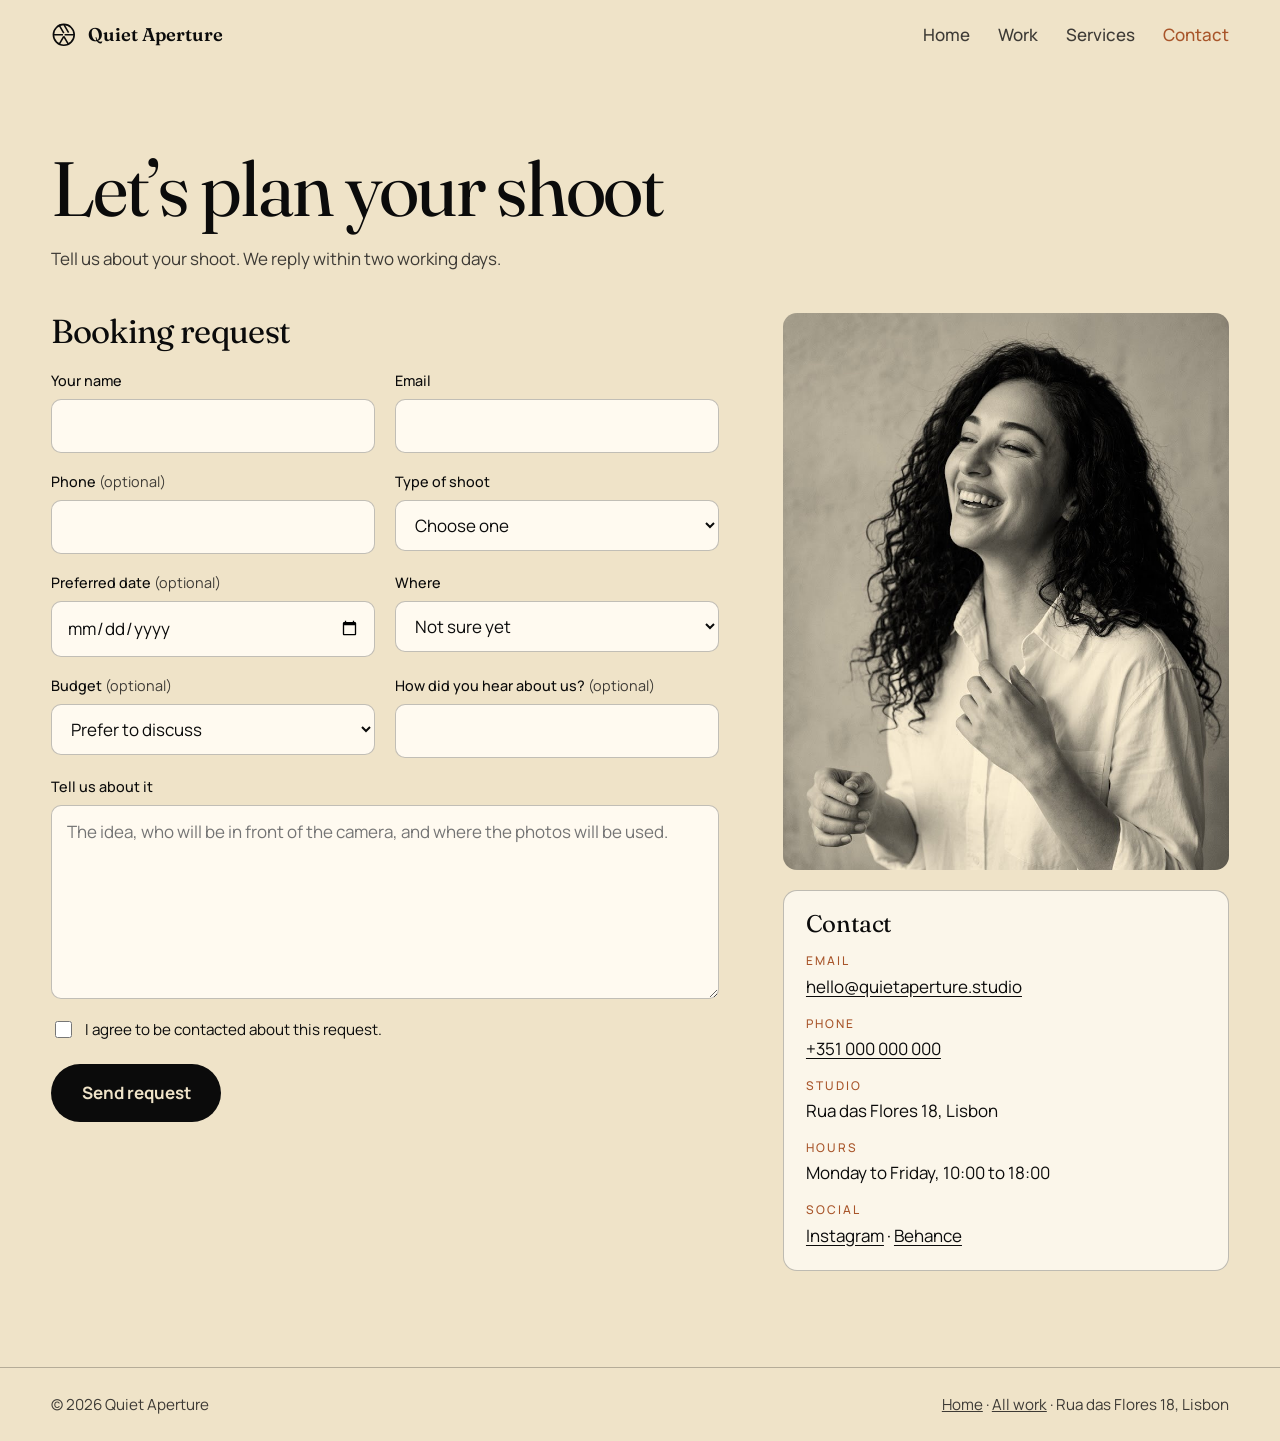
==== contact.html @ 88076975 "Sepia theme, booking and contact pages, services and process as picture cards - Sepia darkroom theme" ====
<!DOCTYPE html>
<html lang="en">
<head>
<meta charset="UTF-8">
<meta name="viewport" content="width=device-width, initial-scale=1">
<title>Book a shoot, Quiet Aperture</title>
<meta name="description" content="Request a booking with Quiet Aperture: portraits, fashion, editorial, brand work and event coverage in Lisbon.">
<meta name="theme-color" content="#efe3c8">
<link rel="icon" href="data:image/svg+xml,%3Csvg xmlns=%27http://www.w3.org/2000/svg%27 viewBox=%270 0 32 32%27 fill=%27none%27 stroke=%27%230b0b0b%27 stroke-width=%272%27%3E%3Ccircle cx=%2716%27 cy=%2716%27 r=%2713%27/%3E%3Cpath d=%27M16 3l6 10.4M29 16H17M22 28.4L16 18M10 28.4l6-10.4M3 16h12M10 3.6L16 14%27/%3E%3C/svg%3E">

<link rel="preconnect" href="https://fonts.googleapis.com">
<link rel="preconnect" href="https://fonts.gstatic.com" crossorigin>
<link href="https://fonts.googleapis.com/css2?family=Fraunces:ital,wght@0,400;0,600;1,400&family=Manrope:wght@400;500;700&display=swap" rel="stylesheet">
<link rel="stylesheet" href="css/work.css">
<link rel="stylesheet" href="css/contact.css">
</head>
<body>

<header>
  <a class="logo" href="index.html" aria-label="Quiet Aperture, home">
    <svg viewBox="0 0 32 32" fill="none" stroke="#0b0b0b" stroke-width="2" aria-hidden="true"><circle cx="16" cy="16" r="13"/><path d="M16 3l6 10.4M29 16H17M22 28.4L16 18M10 28.4l6-10.4M3 16h12M10 3.6L16 14"/></svg>
    Quiet Aperture
  </a>
  <nav aria-label="Main">
    <a href="index.html">Home</a>
    <a href="work.html">Work</a>
    <a href="index.html#services">Services</a>
    <a href="contact.html" aria-current="page">Contact</a>
  </nav>
</header>

<main>
  <section class="intro">
    <h1>Let&rsquo;s plan your shoot</h1>
    <p class="lead">Tell us about your shoot. We reply within two working days.</p>
  </section>

  <div class="contact-grid">
    <form id="book" class="form" novalidate>
      <h2>Booking request</h2>

      <div class="row">
        <div class="field"><label for="name">Your name</label><input id="name" name="name" type="text" autocomplete="name" required></div>
        <div class="field"><label for="email">Email</label><input id="email" name="email" type="email" autocomplete="email" required></div>
      </div>
      <div class="row">
        <div class="field"><label for="phone">Phone <span>(optional)</span></label><input id="phone" name="phone" type="tel" autocomplete="tel"></div>
        <div class="field">
          <label for="service">Type of shoot</label>
          <select id="service" name="service" required>
            <option value="">Choose one</option>
            <option value="portrait">Portraits</option>
            <option value="fashion">Fashion and lookbooks</option>
            <option value="editorial">Editorial</option>
            <option value="brand">Brand and commercial</option>
            <option value="event">Event coverage</option>
            <option value="retouch">Retouching only</option>
            <option value="other">Something else</option>
          </select>
        </div>
      </div>

      <fieldset class="event" id="event-fields" hidden disabled>
        <legend>Event details</legend>
        <div class="row">
          <div class="field"><label for="event-name">Event</label><input id="event-name" name="event_name" type="text" placeholder="Wedding, launch, workshop"></div>
          <div class="field"><label for="event-date">Event date</label><input id="event-date" name="event_date" type="date"></div>
        </div>
        <div class="row">
          <div class="field"><label for="event-start">Start time</label><input id="event-start" name="event_start" type="time"></div>
          <div class="field">
            <label for="event-hours">Hours of coverage</label>
            <select id="event-hours" name="event_hours">
              <option value="">Not sure yet</option>
              <option>2 hours</option><option>4 hours</option><option>6 hours</option><option>8 hours</option><option>More than 8 hours</option>
            </select>
          </div>
        </div>
        <div class="row">
          <div class="field"><label for="event-venue">Venue and address</label><input id="event-venue" name="event_venue" type="text"></div>
          <div class="field"><label for="event-guests">Expected guests</label><input id="event-guests" name="event_guests" type="number" min="1" inputmode="numeric"></div>
        </div>
      </fieldset>

      <div class="row" id="date-row">
        <div class="field"><label for="date">Preferred date <span>(optional)</span></label><input id="date" name="date" type="date"></div>
        <div class="field">
          <label for="place">Where</label>
          <select id="place" name="place">
            <option value="">Not sure yet</option>
            <option>In our Lisbon studio</option>
            <option>On location, you tell us where</option>
          </select>
        </div>
      </div>
      <div class="row">
        <div class="field">
          <label for="budget">Budget <span>(optional)</span></label>
          <select id="budget" name="budget">
            <option value="">Prefer to discuss</option>
            <option>Under 500 EUR</option><option>500 to 1,000 EUR</option><option>1,000 to 2,500 EUR</option><option>2,500 EUR or more</option>
          </select>
        </div>
        <div class="field"><label for="source">How did you hear about us? <span>(optional)</span></label><input id="source" name="source" type="text"></div>
      </div>

      <div class="field"><label for="message">Tell us about it</label><textarea id="message" name="message" rows="6" required placeholder="The idea, who will be in front of the camera, and where the photos will be used."></textarea></div>

      <div class="hp" aria-hidden="true"><label>Leave this empty <input type="text" name="website" tabindex="-1" autocomplete="off"></label></div>

      <label class="check"><input type="checkbox" id="consent" name="consent" required> I agree to be contacted about this request.</label>

      <div class="actions">
        <button class="btn primary" type="submit">Send request</button>
        <span class="status" id="status" role="status" aria-live="polite"></span>
      </div>
    </form>

    <aside class="side">
      <div class="side-photo" role="img" aria-label="A woman with long dark curls laughing" style="background-image:url('images/more-laughing.jpg')"></div>
      <div class="card">
        <h2>Contact</h2>
        <dl>
          <div><dt>Email</dt><dd><a href="mailto:hello@quietaperture.studio">hello@quietaperture.studio</a></dd></div>
          <div><dt>Phone</dt><dd><a href="tel:+351000000000">+351 000 000 000</a></dd></div>
          <div><dt>Studio</dt><dd>Rua das Flores 18, Lisbon</dd></div>
          <div><dt>Hours</dt><dd>Monday to Friday, 10:00 to 18:00</dd></div>
          <div><dt>Social</dt><dd><a href="#">Instagram</a> &middot; <a href="#">Behance</a></dd></div>
        </dl>
      </div>

    </aside>
  </div>
</main>

<footer>
  <span>&copy; 2026 Quiet Aperture</span>
  <span><a href="index.html">Home</a> &middot; <a href="work.html">All work</a> &middot; Rua das Flores 18, Lisbon</span>
</footer>

<script src="js/contact.js"></script>
</body>
</html>
---- css/work.css ----
:root {
  --bg: #efe3c8;
  --ink: #0b0b0b;
  --muted: #3d3a35;
  --line: rgba(11, 11, 11, 0.25);
  --paper-hi: #fbf6ea;
  --accent: #a8552a;
  --brass: #b89a5e;
  --display: "Fraunces", Georgia, "Times New Roman", serif;
  --body: "Manrope", "Helvetica Neue", Arial, sans-serif;
  --pad: clamp(1.25rem, 4vw, 3.5rem);
}
*, *::before, *::after { box-sizing: border-box; }
body { margin: 0; background: var(--bg); color: var(--ink); font-family: var(--body); font-size: 1.0625rem; line-height: 1.65; -webkit-font-smoothing: antialiased; }
a { color: inherit; }
:focus-visible { outline: 3px solid var(--accent); outline-offset: 4px; }

header { display: flex; justify-content: space-between; align-items: center; gap: 1.5rem; padding: 1.25rem var(--pad); }
.logo { display: inline-flex; align-items: center; gap: 0.7rem; font-family: var(--display); font-weight: 600; font-size: 1.15rem; text-decoration: none; }
.logo svg { width: 1.6rem; height: 1.6rem; }
nav { display: flex; gap: 1.75rem; }
nav a { text-decoration: none; color: var(--muted); font-weight: 500; }
nav a:hover, nav a[aria-current] { color: var(--accent); }

.intro { padding: clamp(2.5rem, 7vw, 5rem) var(--pad) 1.5rem; }
h1 { margin: 0 0 1rem; font-family: var(--display); font-weight: 400; font-size: clamp(2.4rem, 6vw, 5.5rem); line-height: 1.02; letter-spacing: -0.03em; }
.lead { margin: 0; color: var(--muted); max-width: 46ch; }

.filters { display: flex; flex-wrap: wrap; gap: 0.6rem; padding: 1rem var(--pad) 2rem; }
.filters button { font: inherit; font-size: 0.92rem; font-weight: 500; padding: 0.5rem 1.1rem; border-radius: 999px; border: 1px solid var(--line); background: none; color: var(--muted); cursor: pointer; }
.filters button:hover { color: var(--ink); }
.filters button[aria-pressed="true"] { background: var(--ink); border-color: var(--ink); color: var(--bg); }

.grid { columns: 3 320px; column-gap: clamp(0.8rem, 2vw, 1.5rem); padding: 0 var(--pad); }
figure { margin: 0 0 clamp(0.8rem, 2vw, 1.5rem); break-inside: avoid; }
figure[hidden] { display: none; }
.ph { display: block; width: 100%; padding: 0; border: 0; background: #dccdae; cursor: zoom-in; position: relative; overflow: hidden; }
.ph img { display: block; width: 100%; height: auto; transition: transform 0.6s cubic-bezier(0.2, 0.7, 0.2, 1); }
.ph:hover img { transform: scale(1.03); }
figcaption { display: flex; justify-content: space-between; align-items: baseline; gap: 1rem; padding-top: 0.6rem; }
figcaption b { font-family: var(--display); font-weight: 400; font-size: 1.25rem; }
figcaption span { font-size: 0.82rem; color: var(--muted); letter-spacing: 0.04em; }

.cta { padding: clamp(3rem, 8vw, 6rem) var(--pad) 0; }
.cta a.big { display: inline-block; margin-top: 1rem; font-family: var(--display); font-size: clamp(1.6rem, 5vw, 4rem); letter-spacing: -0.03em; line-height: 1.1; text-decoration: none; border-bottom: 0.06em solid var(--ink); overflow-wrap: anywhere; }
.cta a.big:hover { color: var(--accent); border-color: var(--accent); }
footer { margin-top: clamp(3rem, 8vw, 6rem); padding: 1.5rem var(--pad); border-top: 1px solid var(--line); display: flex; justify-content: space-between; gap: 1rem; flex-wrap: wrap; color: var(--muted); font-size: 0.95rem; }

/* full-size viewer */
.viewer { position: fixed; inset: 0; z-index: 50; background: rgba(239, 227, 200, 0.97); display: none; align-items: center; justify-content: center; padding: 3.5rem 1rem 1rem; }
.viewer.open { display: flex; }
.viewer img { max-width: 100%; max-height: 100%; width: auto; height: auto; object-fit: contain; }
.viewer p { position: absolute; left: var(--pad); bottom: 1rem; margin: 0; font-size: 0.9rem; color: var(--muted); }
.viewer button { position: absolute; top: 0.9rem; right: var(--pad); font: inherit; background: none; border: 0; color: var(--ink); cursor: pointer; padding: 0.5rem 0.25rem; border-bottom: 1px solid var(--line); }

@media (max-width: 640px) { nav { gap: 1.1rem; } .grid { columns: 1; } }
@media (prefers-reduced-motion: reduce) { .ph img { transition: none; } }

/* pictures pop up when you point at them */
figure { transition: scale 0.35s cubic-bezier(0.2, 0.7, 0.2, 1), box-shadow 0.35s; }
@media (hover: hover) {
  figure:hover { scale: 1.05; position: relative; z-index: 5; }
  figure:hover .ph { box-shadow: 0 22px 44px rgba(11, 11, 11, 0.35); }
}
---- css/contact.css ----
/* Contact page: uses the base styles in work.css (header, footer, intro, buttons) */
.btn { display: inline-block; padding: 0.95rem 1.9rem; font: inherit; font-weight: 700; text-decoration: none; border-radius: 999px; border: 0; cursor: pointer; }
.btn.primary { background: var(--ink); color: var(--bg); }
.btn.primary:hover { background: var(--accent); }

.contact-grid { display: grid; grid-template-columns: minmax(0, 1.5fr) minmax(0, 1fr); gap: clamp(2rem, 5vw, 5rem); padding: 1rem var(--pad) 0; align-items: start; }
h2 { margin: 0 0 1.25rem; font-family: var(--display); font-weight: 400; font-size: clamp(1.6rem, 2.6vw, 2.2rem); line-height: 1.1; letter-spacing: -0.02em; }

.form { scroll-margin-top: 1.5rem; }
.row { display: grid; grid-template-columns: 1fr 1fr; gap: 1rem 1.25rem; }
.field { display: flex; flex-direction: column; gap: 0.35rem; margin-bottom: 1.1rem; min-width: 0; }
label { font-size: 0.9rem; font-weight: 500; }
label span { color: var(--muted); font-weight: 400; }
input[type="text"], input[type="email"], input[type="tel"], input[type="date"], input[type="time"], input[type="number"], select, textarea {
  width: 100%; font: inherit; color: var(--ink); background: #fffaf0;
  border: 1px solid var(--line); border-radius: 10px; padding: 0.75rem 0.9rem;
}
textarea { resize: vertical; min-height: 9rem; }
input:focus, select:focus, textarea:focus { outline: 3px solid var(--accent); outline-offset: 2px; border-color: var(--accent); }
input[aria-invalid="true"], select[aria-invalid="true"], textarea[aria-invalid="true"] { border-color: #a23b24; }
.field .err { color: #a23b24; font-size: 0.85rem; min-height: 0; }

.event { margin: 0 0 1.1rem; padding: 1.1rem 1.1rem 0; border: 1px solid var(--line); border-radius: 12px; }
.event[hidden] { display: none; }
.event legend { padding: 0 0.5rem; font-family: var(--display); font-size: 1.2rem; }

.check { display: flex; gap: 0.6rem; align-items: flex-start; font-weight: 400; font-size: 0.95rem; margin: 0.25rem 0 1.4rem; }
.check input { margin-top: 0.3rem; accent-color: var(--ink); width: 1.05rem; height: 1.05rem; }
.hp { position: absolute; left: -9999px; width: 1px; height: 1px; overflow: hidden; }
.actions { display: flex; flex-wrap: wrap; align-items: center; gap: 1rem; }
.status { font-size: 0.95rem; color: var(--muted); }
.status.ok { color: #3f6b2a; }
.status.bad { color: #a23b24; }

.side { display: grid; gap: 1.25rem; }
.card { border: 1px solid var(--line); border-radius: 14px; padding: 1.25rem 1.35rem; background: var(--paper-hi); }
.card h2 { font-size: 1.5rem; margin-bottom: 0.9rem; }
.card dl { margin: 0; display: grid; gap: 0.8rem; }
.card dt { font-size: 0.75rem; letter-spacing: 0.16em; text-transform: uppercase; color: var(--accent); font-weight: 500; }
.card dd { margin: 0.1rem 0 0; }
.card a { text-underline-offset: 3px; }

@media (max-width: 900px) { .contact-grid { grid-template-columns: 1fr; } }
@media (max-width: 560px) { .row { grid-template-columns: 1fr; } .btn { padding: 0.8rem 1.4rem; } }

.side-photo { aspect-ratio: 4 / 5; background-size: cover; background-position: center 20%; border-radius: 14px; }
@media (max-width: 900px) { .side-photo { aspect-ratio: 16 / 10; } }
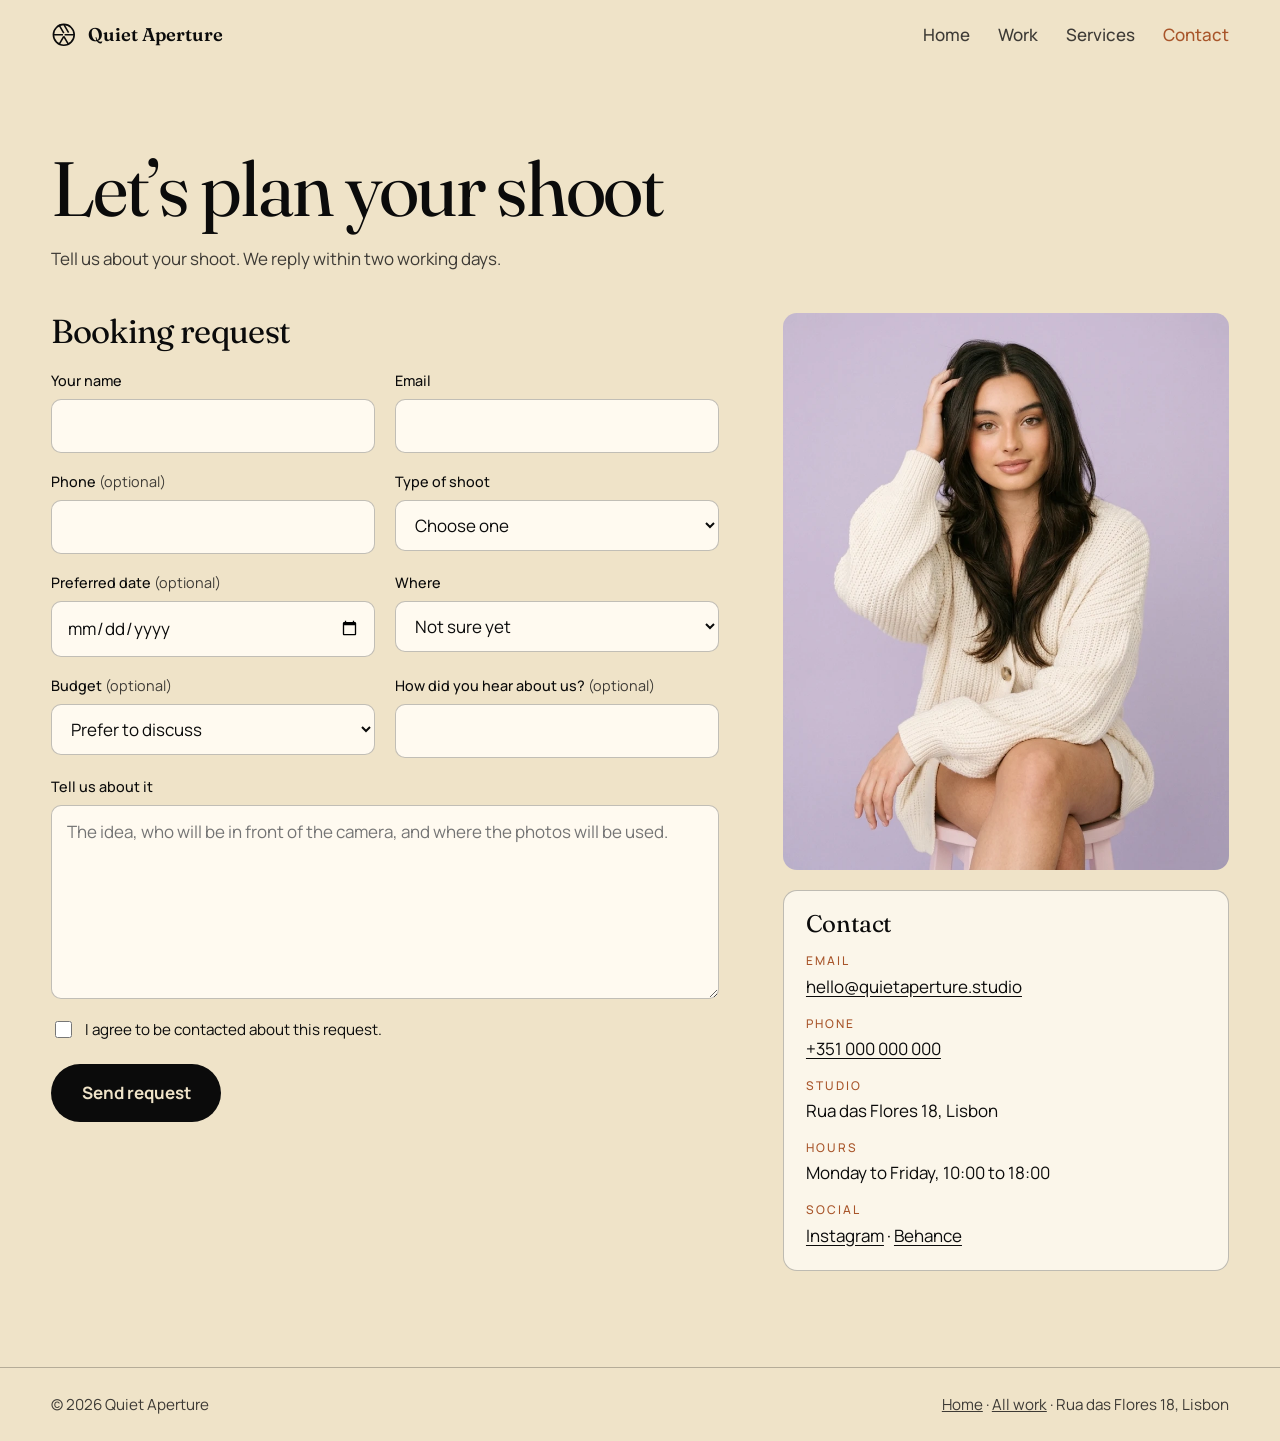
==== commit 4832be7f: "Use the new colour photos across the home page, Contact page, reel and Work page Co-Authored-By: Cla" ====
--- a/contact.html
+++ b/contact.html
@@ -117,7 +117,7 @@
     </form>
 
     <aside class="side">
-      <div class="side-photo" role="img" aria-label="A woman with long dark curls laughing" style="background-image:url('images/more-laughing.jpg')"></div>
+      <div class="side-photo" role="img" aria-label="A woman with long dark curls laughing" style="background-image:url('images/colour/portrait-lilac.webp')"></div>
       <div class="card">
         <h2>Contact</h2>
         <dl>
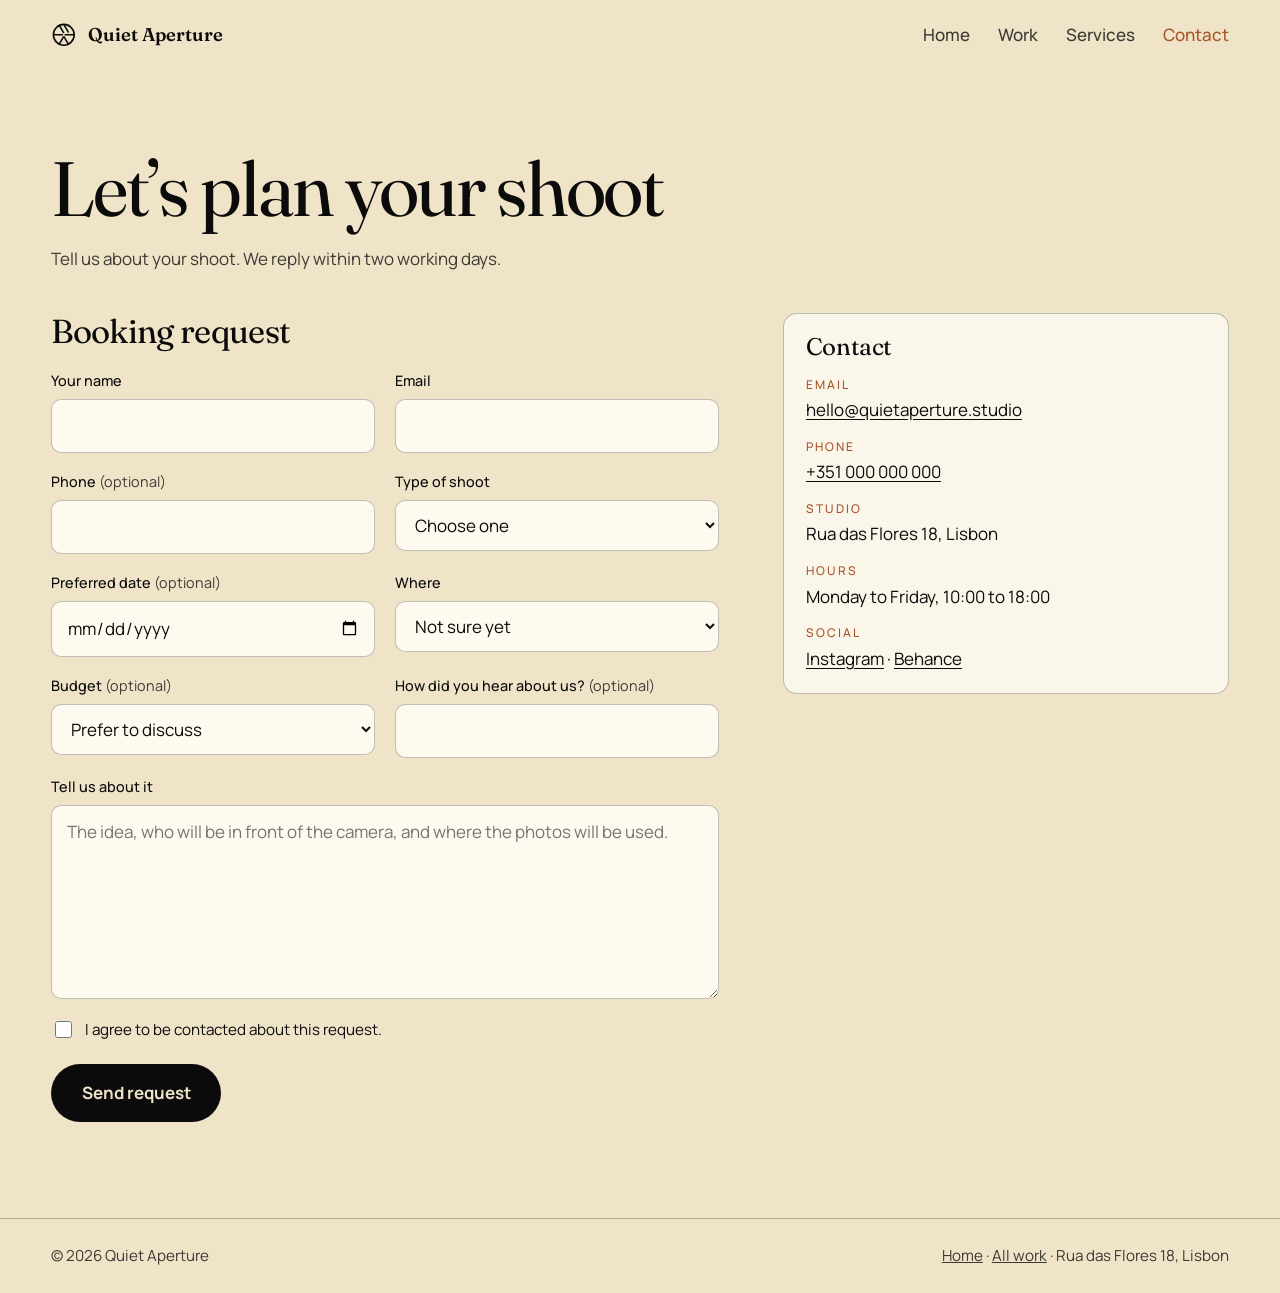
==== commit bc61251b: "Remove the photo from the Contact page Co-Authored-By: Claude Sonnet 5.5 <noreply@anthropic.com>" ====
--- a/contact.html
+++ b/contact.html
@@ -117,7 +117,6 @@
     </form>
 
     <aside class="side">
-      <div class="side-photo" role="img" aria-label="A woman with long dark curls laughing" style="background-image:url('images/colour/portrait-lilac.webp')"></div>
       <div class="card">
         <h2>Contact</h2>
         <dl>
--- a/css/contact.css
+++ b/css/contact.css
@@ -43,5 +43,3 @@
 @media (max-width: 900px) { .contact-grid { grid-template-columns: 1fr; } }
 @media (max-width: 560px) { .row { grid-template-columns: 1fr; } .btn { padding: 0.8rem 1.4rem; } }
 
-.side-photo { aspect-ratio: 4 / 5; background-size: cover; background-position: center 20%; border-radius: 14px; }
-@media (max-width: 900px) { .side-photo { aspect-ratio: 16 / 10; } }
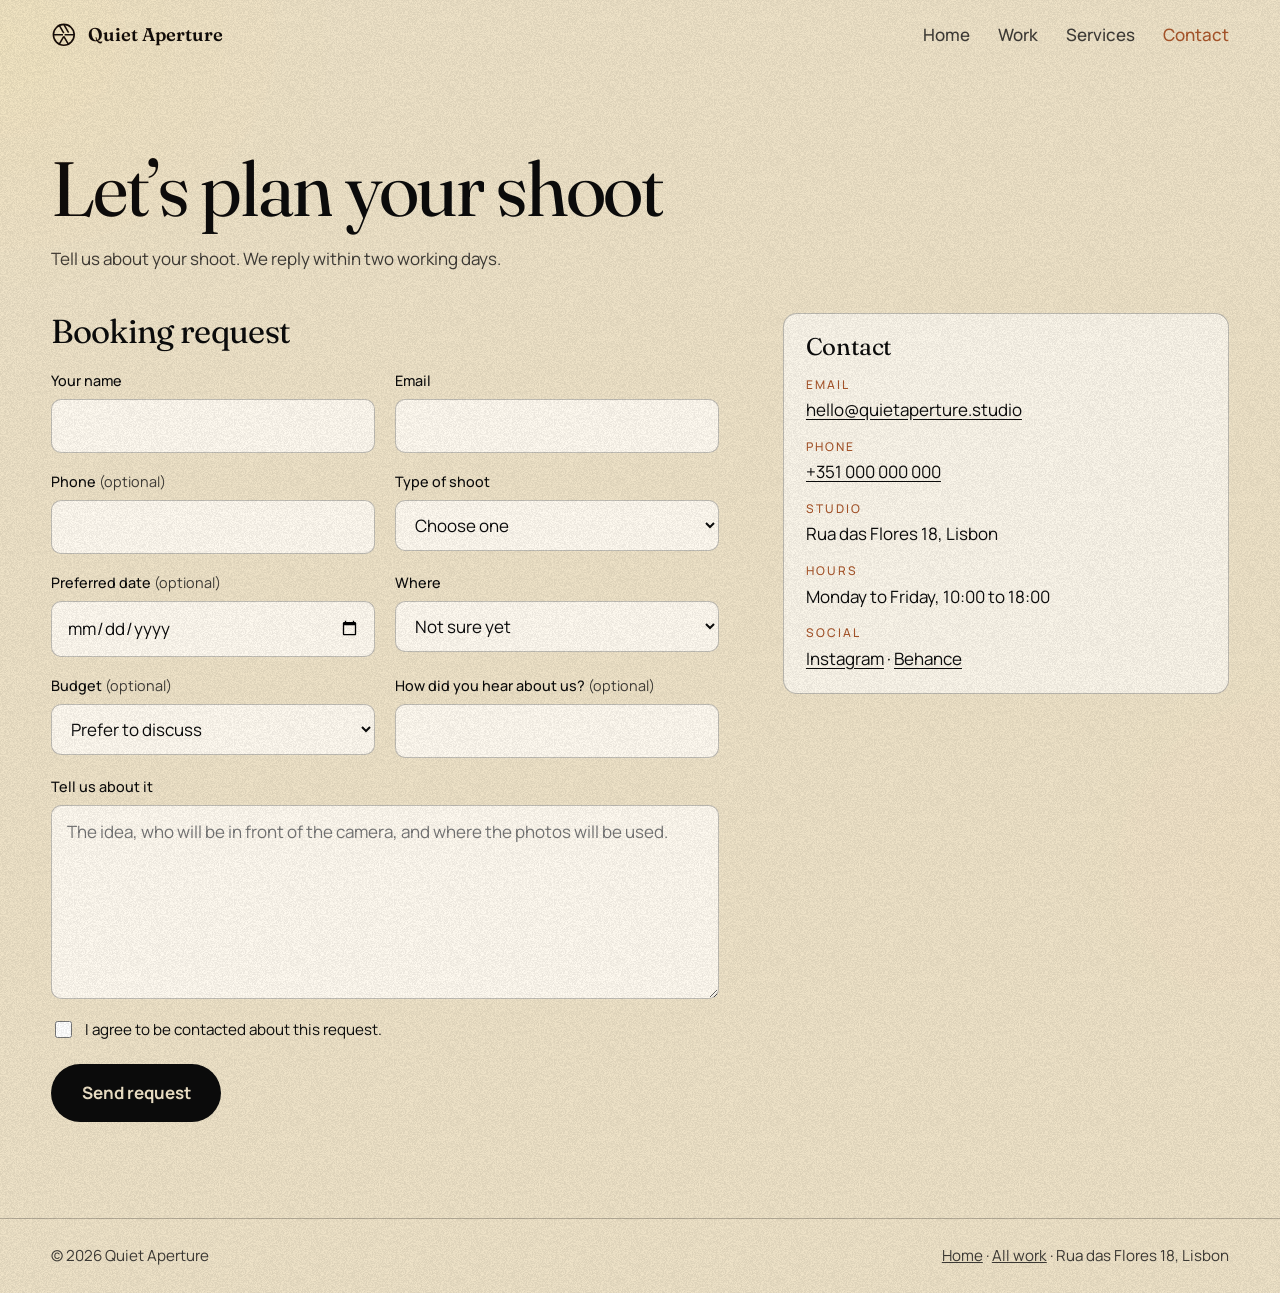
==== commit 47ed619f: "Add motion layer: bokeh, grain, lens cursor, tilt, photo ribbon, scroll iris, shutter page transitio" ====
--- a/contact.html
+++ b/contact.html
@@ -6,6 +6,7 @@
 <title>Book a shoot, Quiet Aperture</title>
 <meta name="description" content="Request a booking with Quiet Aperture: portraits, fashion, editorial, brand work and event coverage in Lisbon.">
 <meta name="theme-color" content="#efe3c8">
+<script>try{if(sessionStorage.getItem("fxiris")&&!matchMedia("(prefers-reduced-motion: reduce)").matches)document.documentElement.classList.add("fx-cover")}catch(e){}</script>
 <link rel="icon" href="data:image/svg+xml,%3Csvg xmlns=%27http://www.w3.org/2000/svg%27 viewBox=%270 0 32 32%27 fill=%27none%27 stroke=%27%230b0b0b%27 stroke-width=%272%27%3E%3Ccircle cx=%2716%27 cy=%2716%27 r=%2713%27/%3E%3Cpath d=%27M16 3l6 10.4M29 16H17M22 28.4L16 18M10 28.4l6-10.4M3 16h12M10 3.6L16 14%27/%3E%3C/svg%3E">
 
 <link rel="preconnect" href="https://fonts.googleapis.com">
@@ -13,6 +14,7 @@
 <link href="https://fonts.googleapis.com/css2?family=Fraunces:ital,wght@0,400;0,600;1,400&family=Manrope:wght@400;500;700&display=swap" rel="stylesheet">
 <link rel="stylesheet" href="css/work.css">
 <link rel="stylesheet" href="css/contact.css">
+<link rel="stylesheet" href="css/fx.css">
 </head>
 <body>
 
@@ -138,5 +140,6 @@
 </footer>
 
 <script src="js/contact.js"></script>
+<script src="js/fx.js"></script>
 </body>
 </html>
--- a/css/work.css
+++ b/css/work.css
@@ -62,3 +62,17 @@
   figure:hover { scale: 1.05; position: relative; z-index: 5; }
   figure:hover .ph { box-shadow: 0 22px 44px rgba(11, 11, 11, 0.35); }
 }
+
+/* phones */
+@media (max-width: 640px) {
+  header { padding: 1rem var(--pad); }
+  .logo { font-size: 1.05rem; }
+  .logo svg { width: 1.4rem; height: 1.4rem; }
+  nav { gap: 0.9rem; font-size: 0.95rem; }
+  nav a:nth-child(3) { display: none; }
+  h1 { font-size: 2.2rem; }
+  footer { flex-direction: column; gap: 0.4rem; }
+  figure:hover { scale: 1; }
+}
+.logo { white-space: nowrap; }
+@media (max-width: 480px) { nav a:nth-child(1) { display: none; } }
--- a/css/fx.css
+++ b/css/fx.css
@@ -0,0 +1,82 @@
+/* ===== Extra motion layer: bokeh, grain, cursor, tilt, marquee, iris transition ===== */
+
+/* iris page transition: dark cover that is in place before the page paints */
+html.fx-cover::before { content: ""; position: fixed; inset: 0; background: #0b0b0b; z-index: 300; animation: fx-safety 0.01s 4s forwards; }
+@keyframes fx-safety { to { opacity: 0; visibility: hidden; } }
+.fx-iris { position: fixed; inset: 0; z-index: 300; background: #0b0b0b; pointer-events: none; display: grid; place-items: center; clip-path: circle(0% at 50% 50%); }
+.fx-iris svg { width: min(22vw, 120px); height: auto; opacity: 0; stroke: #efe3c8; fill: none; stroke-width: 1.6; }
+.fx-iris.on svg { opacity: 1; animation: fx-spin 1.2s linear infinite; }
+@keyframes fx-spin { to { transform: rotate(360deg); } }
+
+/* film grain + warm light leak, over everything, never blocks clicks */
+.fx-grain { position: fixed; inset: -50%; z-index: 250; pointer-events: none; opacity: 0.085; mix-blend-mode: multiply; background-size: 160px 160px; animation: fx-grain 0.9s steps(6) infinite; }
+@keyframes fx-grain { 0% { transform: translate(0, 0); } 20% { transform: translate(-3%, 2%); } 40% { transform: translate(2%, -4%); } 60% { transform: translate(-4%, -2%); } 80% { transform: translate(3%, 3%); } 100% { transform: translate(0, 0); } }
+.fx-leak { position: fixed; inset: -10%; z-index: 249; pointer-events: none; mix-blend-mode: soft-light; opacity: 0.55;
+  background: radial-gradient(40vmax 30vmax at 8% 12%, rgba(255, 150, 60, 0.55), transparent 70%), radial-gradient(36vmax 28vmax at 96% 88%, rgba(255, 90, 90, 0.4), transparent 70%);
+  animation: fx-leak 16s ease-in-out infinite alternate; }
+@keyframes fx-leak { 0% { transform: translate3d(0, 0, 0) scale(1); } 100% { transform: translate3d(3%, -2%, 0) scale(1.12); } }
+
+/* bokeh behind the hero text */
+.fx-bokeh { position: absolute; inset: 0; width: 100%; height: 100%; z-index: 0; pointer-events: none; }
+
+/* custom cursor: lens ring and dot (mouse only) */
+.fx-cur, .fx-dot { position: fixed; left: 0; top: 0; z-index: 280; pointer-events: none; opacity: 0; transition: opacity 0.3s; will-change: transform; }
+.fx-cur { width: 44px; height: 44px; margin: -22px 0 0 -22px; border-radius: 50%; border: 1.5px solid var(--accent, #a8552a); display: grid; place-items: center; transition: opacity 0.3s, width 0.3s, height 0.3s, margin 0.3s, background 0.3s, border-color 0.3s; }
+.fx-cur span { font: 700 0.62rem/1 var(--body, sans-serif); letter-spacing: 0.14em; text-transform: uppercase; color: #fff; opacity: 0; transition: opacity 0.2s; }
+.fx-dot { width: 6px; height: 6px; margin: -3px 0 0 -3px; border-radius: 50%; background: var(--accent, #a8552a); }
+html.fx-mouse .fx-cur, html.fx-mouse .fx-dot { opacity: 1; }
+.fx-cur.big { width: 84px; height: 84px; margin: -42px 0 0 -42px; background: rgba(168, 85, 42, 0.92); border-color: transparent; }
+.fx-cur.big span { opacity: 1; }
+.fx-cur.click { animation: fx-blink 0.35s ease-out; }
+@keyframes fx-blink { 0% { box-shadow: 0 0 0 0 rgba(168, 85, 42, 0.55); } 100% { box-shadow: 0 0 0 26px rgba(168, 85, 42, 0); } }
+
+/* tilt + glare on pictures */
+.fx-tilt { transform-style: preserve-3d; will-change: transform; transition: transform 0.25s ease-out; }
+.fx-tilt.fx-reset { transition: transform 0.6s cubic-bezier(0.2, 0.7, 0.2, 1); }
+.fx-glare { position: absolute; inset: 0; pointer-events: none; z-index: 3; opacity: 0; transition: opacity 0.3s; background: radial-gradient(circle at var(--gx, 50%) var(--gy, 50%), rgba(255, 255, 255, 0.38), transparent 55%); mix-blend-mode: soft-light; }
+.fx-tilt:hover > .fx-glare, .fx-hov:hover .fx-glare { opacity: 1; }
+.fx-persp { perspective: 900px; }
+
+/* scroll progress: a small iris that turns as you scroll */
+.fx-prog { position: fixed; right: 12px; top: 50%; translate: 0 -50%; z-index: 45; width: 42px; height: 42px; color: #fff; mix-blend-mode: difference; opacity: 0; transition: opacity 0.6s; border: 0; background: none; padding: 0; cursor: pointer; }
+.fx-prog.on { opacity: 0.9; }
+.fx-prog svg { width: 100%; height: 100%; overflow: visible; }
+.fx-prog .ring { fill: none; stroke: currentColor; stroke-width: 1.5; stroke-linecap: round; transform: rotate(-90deg); transform-origin: 50% 50%; }
+.fx-prog .blades { fill: none; stroke: currentColor; stroke-width: 1.2; transform-origin: 50% 50%; }
+.fx-prog .base { fill: none; stroke: currentColor; stroke-width: 1; opacity: 0.25; }
+
+/* marquee ribbon between sections */
+.fx-marquee { position: relative; z-index: 3; overflow: hidden; background: var(--dark, #2b2012); color: var(--bg, #efe3c8); padding: clamp(1.4rem, 4vw, 3rem) 0; user-select: none; }
+.fx-row { overflow: hidden; white-space: nowrap; will-change: transform; }
+.fx-row + .fx-row { margin-top: clamp(0.8rem, 2vw, 1.4rem); }
+.fx-track { display: inline-flex; align-items: center; gap: clamp(1.2rem, 3vw, 2.6rem); will-change: transform; padding-right: clamp(1.2rem, 3vw, 2.6rem); }
+.fx-word { font-family: var(--display, serif); font-style: italic; font-size: clamp(3rem, 11vw, 9.5rem); line-height: 1; letter-spacing: -0.03em; }
+.fx-word.o { color: transparent; -webkit-text-stroke: 1.5px var(--bg, #efe3c8); }
+.fx-star { font-size: clamp(1.6rem, 5vw, 4rem); color: var(--accent, #a8552a); }
+.fx-th { flex: none; width: clamp(110px, 16vw, 210px); aspect-ratio: 4 / 5; background-size: cover; background-position: center; border-radius: 6px; filter: sepia(0.25) saturate(0.9); }
+
+/* headings: words rise out of a mask */
+.fxw { display: inline-block; overflow: hidden; vertical-align: top; padding-bottom: 0.16em; margin-bottom: -0.16em; }
+.fxw > i { display: inline-block; font-style: inherit; transform: translateY(112%); transition: transform 0.9s cubic-bezier(0.2, 0.8, 0.2, 1); transition-delay: calc(var(--i, 0) * 70ms); }
+.fx-split.fx-in .fxw > i { transform: none; }
+.fx-fadeup { opacity: 0; transform: translateY(18px); transition: opacity 0.8s 0.25s, transform 0.8s 0.25s cubic-bezier(0.2, 0.8, 0.2, 1); }
+.fx-fadeup.fx-in { opacity: 1; transform: none; }
+
+/* work page: pictures rise in, and pop back when filtered */
+.fx-up { opacity: 0; transform: translateY(40px) scale(0.97); }
+.fx-up.fx-in { opacity: 1; transform: none; transition: opacity 0.8s, transform 0.9s cubic-bezier(0.2, 0.8, 0.2, 1); transition-delay: var(--d, 0ms); }
+.grid figure.fx-pop { animation: fx-pop 0.6s cubic-bezier(0.2, 0.8, 0.2, 1) both; animation-delay: var(--d, 0ms); }
+@keyframes fx-pop { from { opacity: 0; transform: translateY(26px) scale(0.94); } to { opacity: 1; transform: none; } }
+.viewer.open img { animation: fx-zoom 0.55s cubic-bezier(0.2, 0.8, 0.2, 1); }
+@keyframes fx-zoom { from { opacity: 0; transform: scale(0.86); filter: blur(10px); } to { opacity: 1; transform: none; filter: none; } }
+
+/* phones, tablets: lighter, still alive */
+@media (max-width: 899px) {
+  .fx-grain { animation: none; opacity: 0.07; }
+  .fx-leak { opacity: 0.4; }
+  .fx-prog { width: 34px; height: 34px; right: 8px; }
+}
+@media (prefers-reduced-motion: reduce) {
+  .fx-grain, .fx-leak, .fx-prog, .fx-marquee { display: none; }
+  .fxw > i, .fx-fadeup, .fx-up { transition: none; transform: none; opacity: 1; }
+}
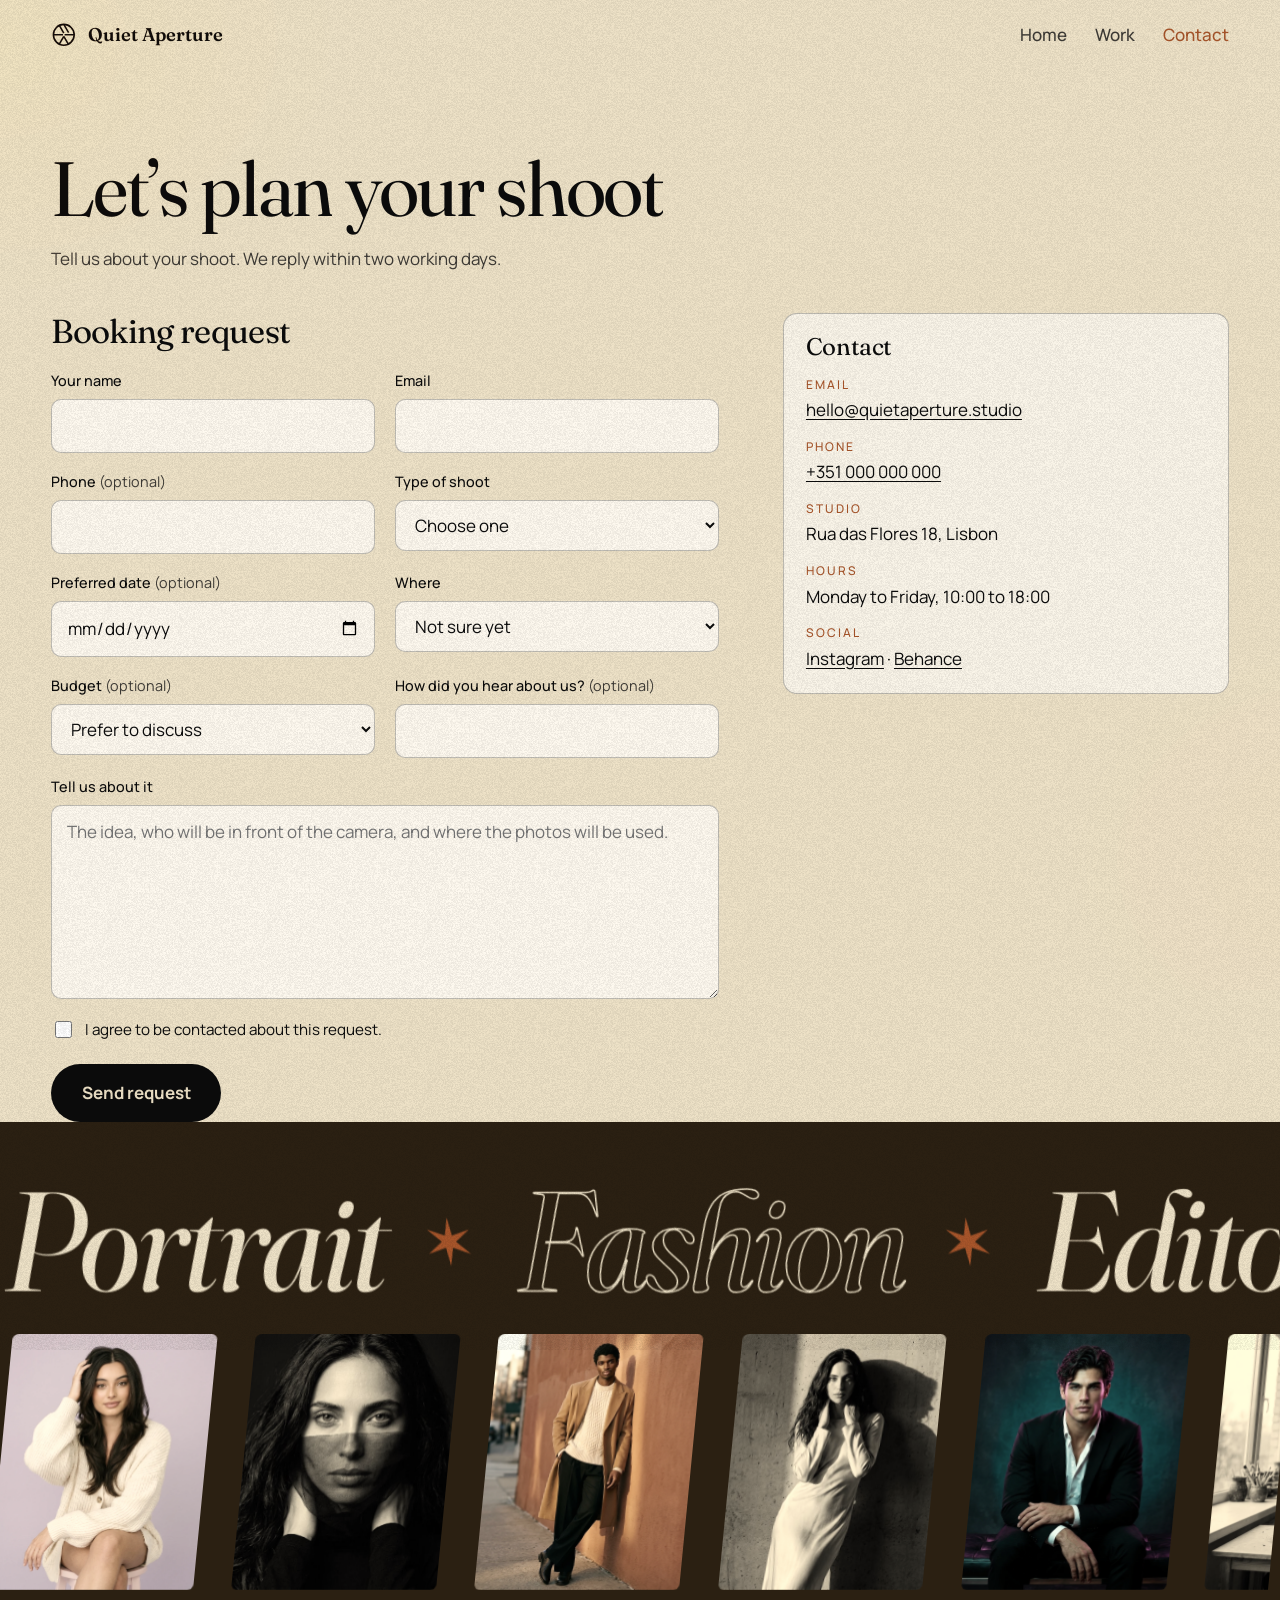
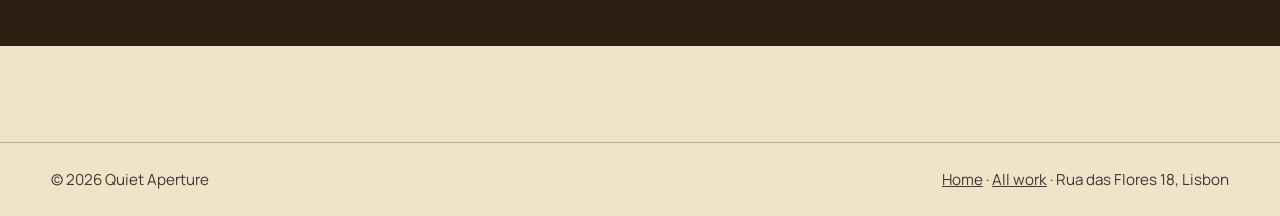
==== commit 0a9a1f88: "Remove the last three sections (services, process, contact) from the landing page Co-Authored-By: Cl" ====
--- a/contact.html
+++ b/contact.html
@@ -26,7 +26,6 @@
   <nav aria-label="Main">
     <a href="index.html">Home</a>
     <a href="work.html">Work</a>
-    <a href="index.html#services">Services</a>
     <a href="contact.html" aria-current="page">Contact</a>
   </nav>
 </header>
